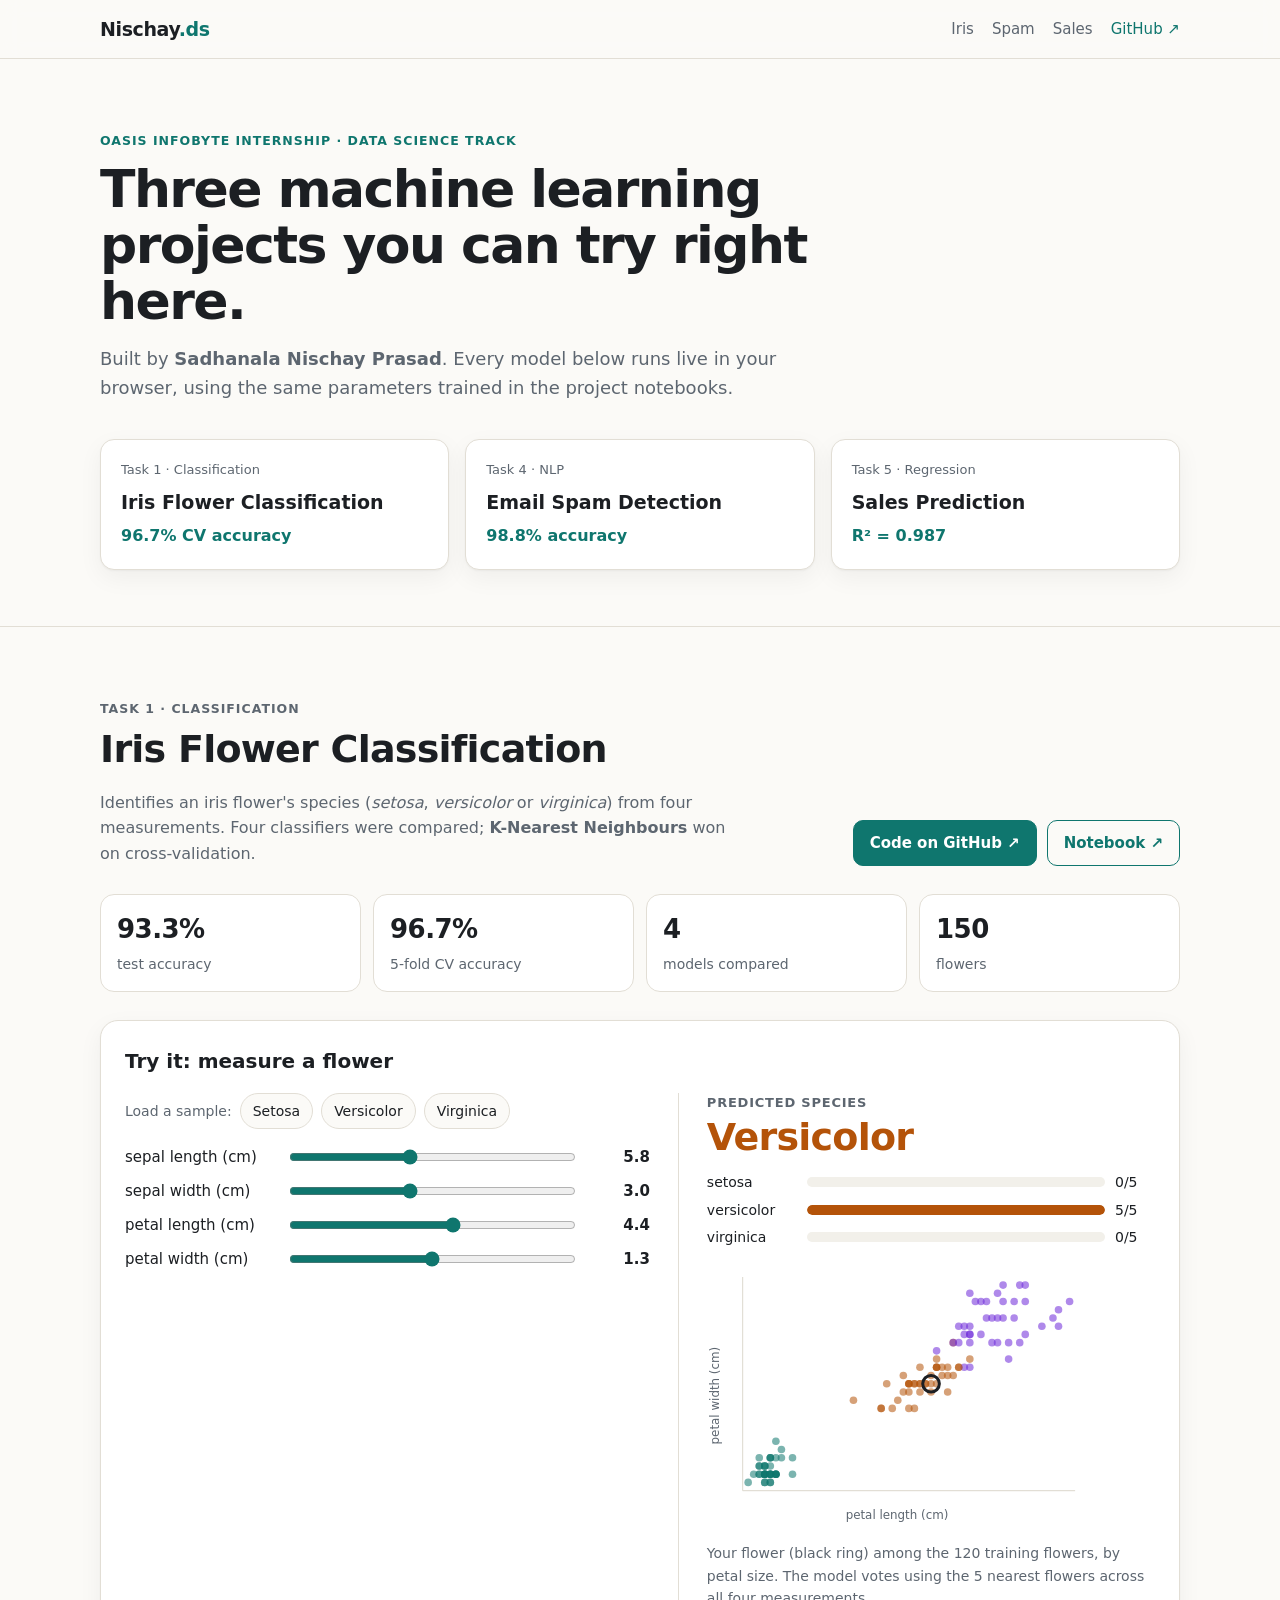
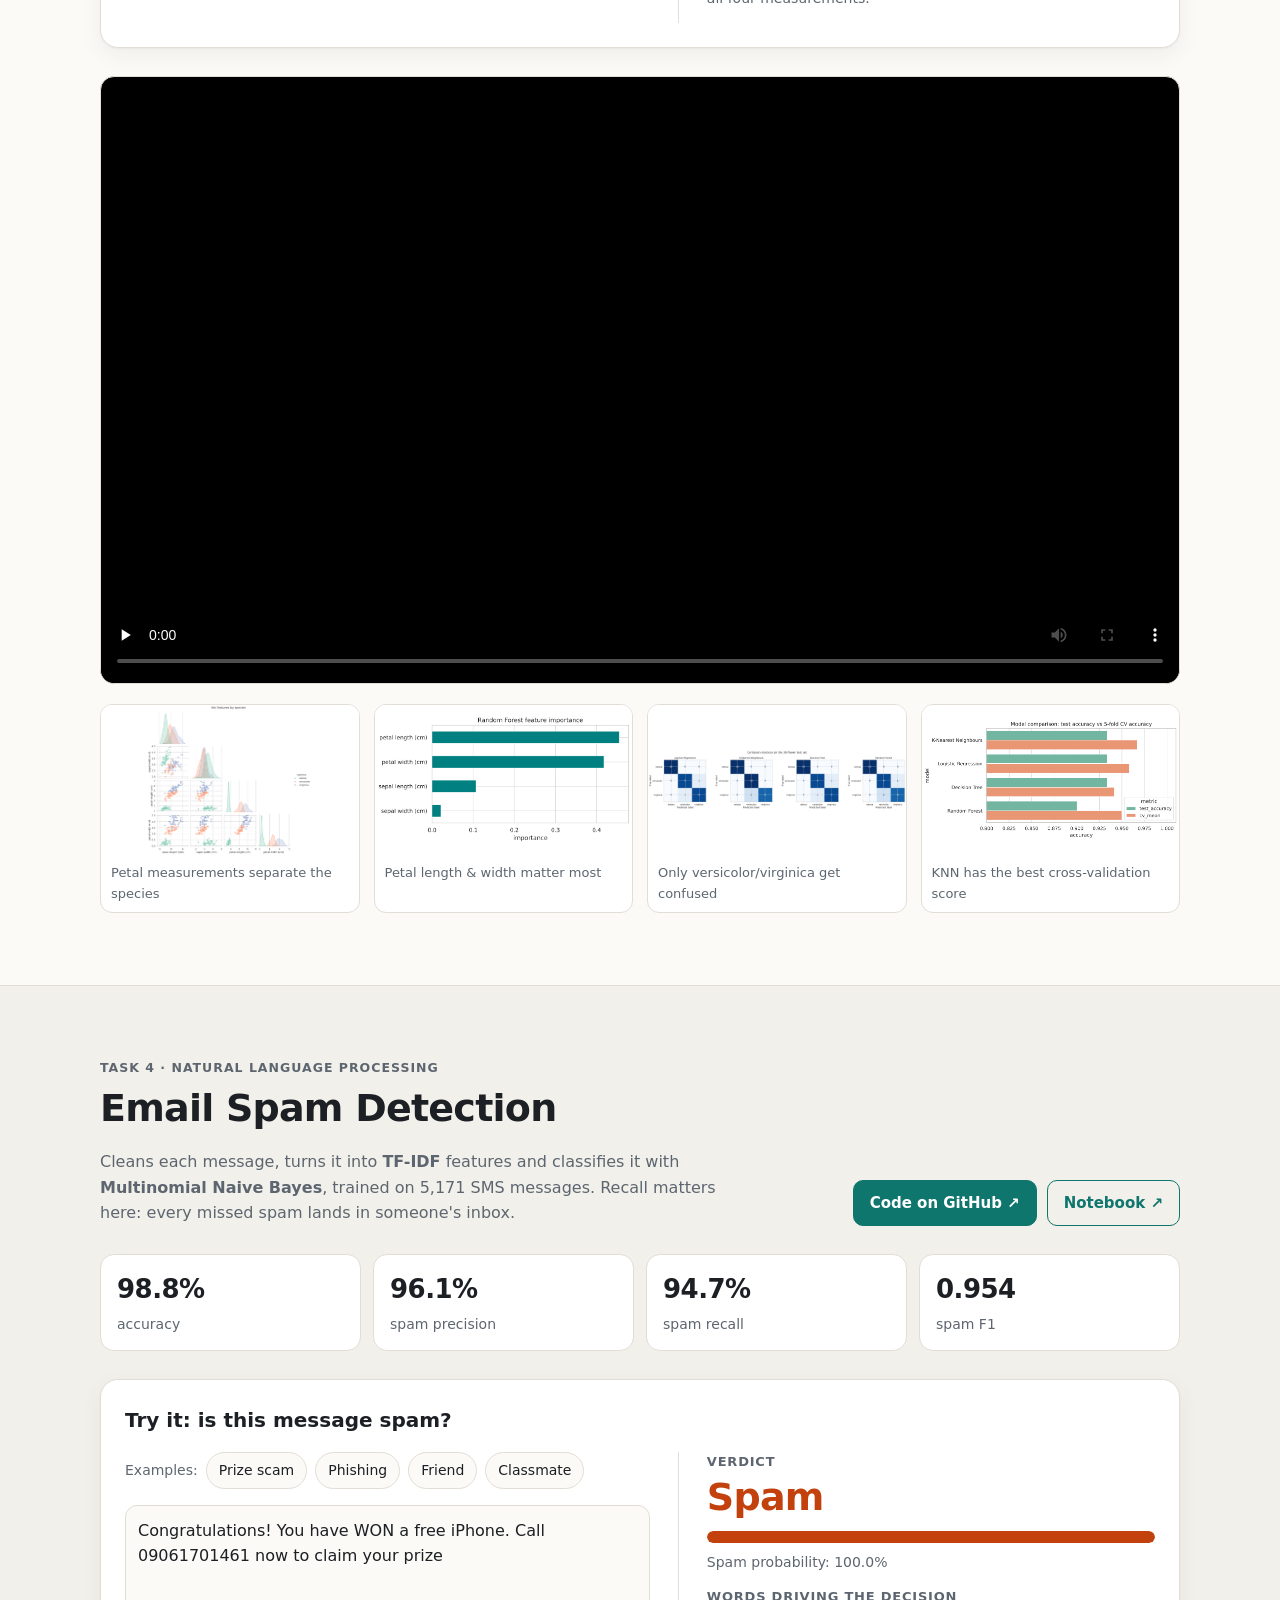
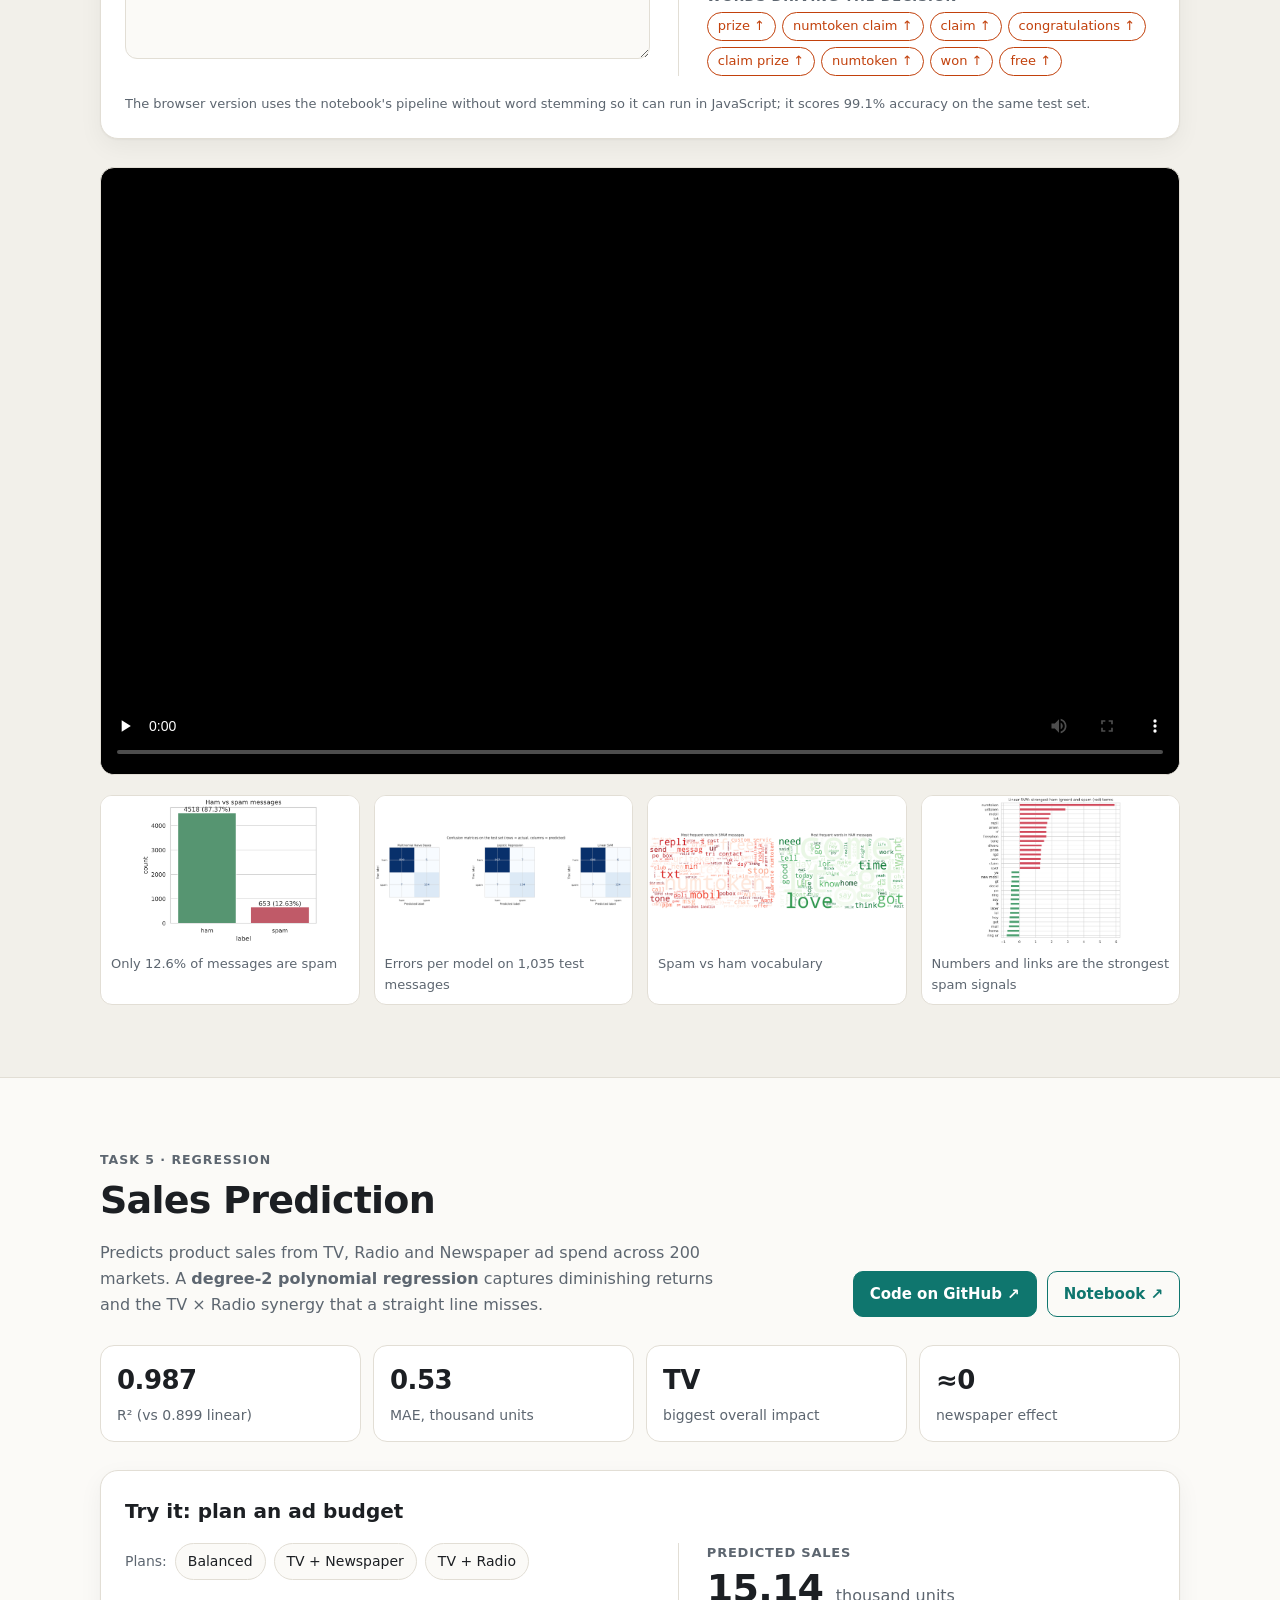
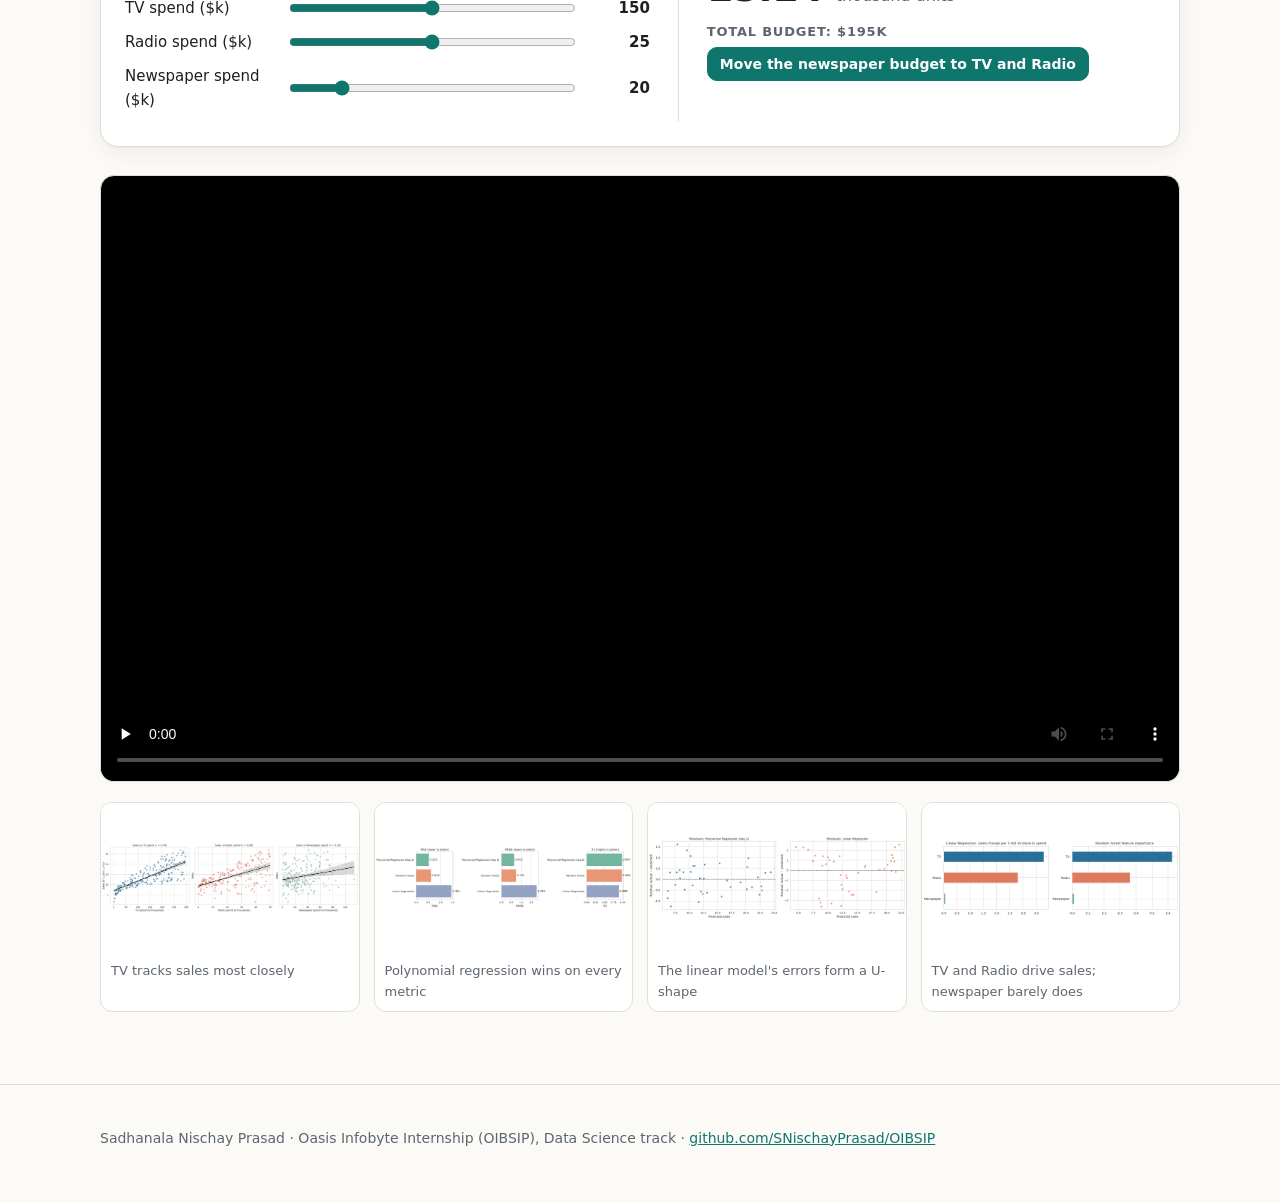
==== website/index.html @ 0c5116d2 "Add project website with live in-browser model demos Co-Authored-By: Claude Opus 5.5 (1M context) <n" ====
<!doctype html>
<html lang="en">
<head>
<meta charset="utf-8">
<meta name="viewport" content="width=device-width, initial-scale=1">
<title>Data Science Projects · Sadhanala Nischay Prasad</title>
<meta name="description" content="Live demos of three machine learning projects built during the Oasis Infobyte Data Science internship: Iris classification, spam detection and sales prediction.">
<meta property="og:title" content="Data Science Projects · Sadhanala Nischay Prasad">
<meta property="og:description" content="Try three ML models live in your browser: Iris classifier, spam detector and sales predictor.">
<meta property="og:image" content="assets/og.png">
<link rel="icon" href="data:image/svg+xml,<svg xmlns='http://www.w3.org/2000/svg' viewBox='0 0 32 32'><rect width='32' height='32' rx='7' fill='%230f766e'/><path d='M8 22l5-6 4 3 7-9' stroke='white' stroke-width='3' fill='none' stroke-linecap='round' stroke-linejoin='round'/></svg>">
<link rel="stylesheet" href="style.css">
</head>
<body>
<header class="top">
  <div class="wrap nav">
    <a class="brand" href="#top">Nischay<span>.ds</span></a>
    <nav>
      <a href="#iris">Iris</a><a href="#spam">Spam</a><a href="#sales">Sales</a>
      <a class="gh" href="https://github.com/SNischayPrasad/OIBSIP" target="_blank" rel="noopener">GitHub ↗</a>
    </nav>
  </div>
</header>

<main id="top">
<section class="hero">
  <div class="wrap">
    <p class="eyebrow">Oasis Infobyte Internship · Data Science track</p>
    <h1>Three machine learning projects you can try right here.</h1>
    <p class="lede">Built by <strong>Sadhanala Nischay Prasad</strong>. Every model below runs live in your browser, using the same parameters trained in the project notebooks.</p>
    <div class="cards">
      <a class="card" href="#iris"><span class="tag">Task 1 · Classification</span><b>Iris Flower Classification</b><span class="stat">96.7% CV accuracy</span></a>
      <a class="card" href="#spam"><span class="tag">Task 4 · NLP</span><b>Email Spam Detection</b><span class="stat">98.8% accuracy</span></a>
      <a class="card" href="#sales"><span class="tag">Task 5 · Regression</span><b>Sales Prediction</b><span class="stat">R² = 0.987</span></a>
    </div>
  </div>
</section>

<!-- ============ IRIS ============ -->
<section id="iris" class="project">
  <div class="wrap">
    <div class="phead">
      <div>
        <p class="eyebrow">Task 1 · Classification</p>
        <h2>Iris Flower Classification</h2>
        <p>Identifies an iris flower's species (<em>setosa</em>, <em>versicolor</em> or <em>virginica</em>) from four measurements. Four classifiers were compared; <b>K-Nearest Neighbours</b> won on cross-validation.</p>
      </div>
      <div class="links">
        <a class="btn" href="https://github.com/SNischayPrasad/OIBSIP/tree/main/DataScience-Task1-IrisFlowerClassification" target="_blank" rel="noopener">Code on GitHub ↗</a>
        <a class="btn ghost" href="https://github.com/SNischayPrasad/OIBSIP/blob/main/DataScience-Task1-IrisFlowerClassification/Iris_Flower_Classification.ipynb" target="_blank" rel="noopener">Notebook ↗</a>
      </div>
    </div>
    <div class="metrics">
      <div><b>93.3%</b><span>test accuracy</span></div>
      <div><b>96.7%</b><span>5-fold CV accuracy</span></div>
      <div><b>4</b><span>models compared</span></div>
      <div><b>150</b><span>flowers</span></div>
    </div>

    <div class="demo">
      <h3>Try it: measure a flower</h3>
      <div class="demo-grid">
        <div>
          <div class="presets"><span>Load a sample:</span>
            <button data-iris="5.1,3.5,1.4,0.2">Setosa</button>
            <button data-iris="6.0,2.8,4.5,1.4">Versicolor</button>
            <button data-iris="6.7,3.1,5.6,2.3">Virginica</button>
          </div>
          <div id="iris-sliders" class="sliders"></div>
        </div>
        <div class="result">
          <p class="label">Predicted species</p>
          <p id="iris-pred" class="big">–</p>
          <div id="iris-votes" class="bars"></div>
          <svg id="iris-plot" viewBox="0 0 320 220" role="img" aria-label="Petal length vs petal width of training flowers with your flower highlighted"></svg>
          <p class="note">Your flower (black ring) among the 120 training flowers, by petal size. The model votes using the 5 nearest flowers across all four measurements.</p>
        </div>
      </div>
    </div>

    <div class="media">
      <video id="iris-video" controls preload="none" poster="assets/iris/poster.jpg"><source src="videos/iris.mp4" type="video/mp4"></video>
    </div>
    <div class="gallery">
      <figure><a href="assets/iris/pairplot.png" target="_blank"><img loading="lazy" src="assets/iris/pairplot.png" alt="Pairplot of iris features by species"></a><figcaption>Petal measurements separate the species</figcaption></figure>
      <figure><a href="assets/iris/feature_importance.png" target="_blank"><img loading="lazy" src="assets/iris/feature_importance.png" alt="Feature importance"></a><figcaption>Petal length & width matter most</figcaption></figure>
      <figure><a href="assets/iris/confusion_matrices.png" target="_blank"><img loading="lazy" src="assets/iris/confusion_matrices.png" alt="Confusion matrices"></a><figcaption>Only versicolor/virginica get confused</figcaption></figure>
      <figure><a href="assets/iris/model_comparison.png" target="_blank"><img loading="lazy" src="assets/iris/model_comparison.png" alt="Model comparison"></a><figcaption>KNN has the best cross-validation score</figcaption></figure>
    </div>
  </div>
</section>

<!-- ============ SPAM ============ -->
<section id="spam" class="project alt">
  <div class="wrap">
    <div class="phead">
      <div>
        <p class="eyebrow">Task 4 · Natural language processing</p>
        <h2>Email Spam Detection</h2>
        <p>Cleans each message, turns it into <b>TF-IDF</b> features and classifies it with <b>Multinomial Naive Bayes</b>, trained on 5,171 SMS messages. Recall matters here: every missed spam lands in someone's inbox.</p>
      </div>
      <div class="links">
        <a class="btn" href="https://github.com/SNischayPrasad/OIBSIP/tree/main/DataScience-Task4-EmailSpamDetection" target="_blank" rel="noopener">Code on GitHub ↗</a>
        <a class="btn ghost" href="https://github.com/SNischayPrasad/OIBSIP/blob/main/DataScience-Task4-EmailSpamDetection/Email_Spam_Detection.ipynb" target="_blank" rel="noopener">Notebook ↗</a>
      </div>
    </div>
    <div class="metrics">
      <div><b>98.8%</b><span>accuracy</span></div>
      <div><b>96.1%</b><span>spam precision</span></div>
      <div><b>94.7%</b><span>spam recall</span></div>
      <div><b>0.954</b><span>spam F1</span></div>
    </div>

    <div class="demo">
      <h3>Try it: is this message spam?</h3>
      <div class="demo-grid">
        <div>
          <div class="presets"><span>Examples:</span>
            <button data-spam="Congratulations! You have WON a free iPhone. Call 09061701461 now to claim your prize">Prize scam</button>
            <button data-spam="URGENT: your account has been suspended. Verify now at www.secure-bank-login.com">Phishing</button>
            <button data-spam="Hey, are we still meeting for lunch tomorrow at 1?">Friend</button>
            <button data-spam="Can you send me the notes from today's class?">Classmate</button>
          </div>
          <textarea id="spam-text" rows="5" placeholder="Type or paste a message…"></textarea>
        </div>
        <div class="result">
          <p class="label">Verdict</p>
          <p id="spam-pred" class="big">–</p>
          <div class="meter"><div id="spam-meter"></div></div>
          <p id="spam-prob" class="note"></p>
          <p class="label">Words driving the decision</p>
          <div id="spam-words" class="chips"></div>
        </div>
      </div>
      <p class="note small">The browser version uses the notebook's pipeline without word stemming so it can run in JavaScript; it scores 99.1% accuracy on the same test set.</p>
    </div>

    <div class="media">
      <video id="spam-video" controls preload="none" poster="assets/spam/poster.jpg"><source src="videos/spam.mp4" type="video/mp4"></video>
    </div>
    <div class="gallery">
      <figure><a href="assets/spam/class_distribution.png" target="_blank"><img loading="lazy" src="assets/spam/class_distribution.png" alt="Class distribution"></a><figcaption>Only 12.6% of messages are spam</figcaption></figure>
      <figure><a href="assets/spam/confusion_matrices.png" target="_blank"><img loading="lazy" src="assets/spam/confusion_matrices.png" alt="Confusion matrices"></a><figcaption>Errors per model on 1,035 test messages</figcaption></figure>
      <figure><a href="assets/spam/wordclouds.png" target="_blank"><img loading="lazy" src="assets/spam/wordclouds.png" alt="Word clouds for spam and ham"></a><figcaption>Spam vs ham vocabulary</figcaption></figure>
      <figure><a href="assets/spam/top_terms.png" target="_blank"><img loading="lazy" src="assets/spam/top_terms.png" alt="Top spam and ham terms"></a><figcaption>Numbers and links are the strongest spam signals</figcaption></figure>
    </div>
  </div>
</section>

<!-- ============ SALES ============ -->
<section id="sales" class="project">
  <div class="wrap">
    <div class="phead">
      <div>
        <p class="eyebrow">Task 5 · Regression</p>
        <h2>Sales Prediction</h2>
        <p>Predicts product sales from TV, Radio and Newspaper ad spend across 200 markets. A <b>degree-2 polynomial regression</b> captures diminishing returns and the TV × Radio synergy that a straight line misses.</p>
      </div>
      <div class="links">
        <a class="btn" href="https://github.com/SNischayPrasad/OIBSIP/tree/main/DataScience-Task5-SalesPrediction" target="_blank" rel="noopener">Code on GitHub ↗</a>
        <a class="btn ghost" href="https://github.com/SNischayPrasad/OIBSIP/blob/main/DataScience-Task5-SalesPrediction/Sales_Prediction.ipynb" target="_blank" rel="noopener">Notebook ↗</a>
      </div>
    </div>
    <div class="metrics">
      <div><b>0.987</b><span>R² (vs 0.899 linear)</span></div>
      <div><b>0.53</b><span>MAE, thousand units</span></div>
      <div><b>TV</b><span>biggest overall impact</span></div>
      <div><b>≈0</b><span>newspaper effect</span></div>
    </div>

    <div class="demo">
      <h3>Try it: plan an ad budget</h3>
      <div class="demo-grid">
        <div>
          <div class="presets"><span>Plans:</span>
            <button data-sales="150,25,20">Balanced</button>
            <button data-sales="250,5,60">TV + Newspaper</button>
            <button data-sales="230,40,0">TV + Radio</button>
          </div>
          <div id="sales-sliders" class="sliders"></div>
        </div>
        <div class="result">
          <p class="label">Predicted sales</p>
          <p class="big"><span id="sales-pred">–</span> <small>thousand units</small></p>
          <p class="label">Total budget: <b id="sales-budget">–</b></p>
          <button id="sales-shift" class="btn small">Move the newspaper budget to TV and Radio</button>
          <p id="sales-shift-out" class="note"></p>
        </div>
      </div>
    </div>

    <div class="media">
      <video id="sales-video" controls preload="none" poster="assets/sales/poster.jpg"><source src="videos/sales.mp4" type="video/mp4"></video>
    </div>
    <div class="gallery">
      <figure><a href="assets/sales/sales_vs_channels.png" target="_blank"><img loading="lazy" src="assets/sales/sales_vs_channels.png" alt="Sales vs each channel"></a><figcaption>TV tracks sales most closely</figcaption></figure>
      <figure><a href="assets/sales/model_comparison.png" target="_blank"><img loading="lazy" src="assets/sales/model_comparison.png" alt="Model comparison"></a><figcaption>Polynomial regression wins on every metric</figcaption></figure>
      <figure><a href="assets/sales/residual_plots.png" target="_blank"><img loading="lazy" src="assets/sales/residual_plots.png" alt="Residual plots"></a><figcaption>The linear model's errors form a U-shape</figcaption></figure>
      <figure><a href="assets/sales/channel_impact.png" target="_blank"><img loading="lazy" src="assets/sales/channel_impact.png" alt="Channel impact"></a><figcaption>TV and Radio drive sales; newspaper barely does</figcaption></figure>
    </div>
  </div>
</section>
</main>

<footer>
  <div class="wrap">
    <p>Sadhanala Nischay Prasad · Oasis Infobyte Internship (OIBSIP), Data Science track · <a href="https://github.com/SNischayPrasad/OIBSIP" target="_blank" rel="noopener">github.com/SNischayPrasad/OIBSIP</a></p>
  </div>
</footer>
<script src="app.js"></script>
</body>
</html>
---- website/style.css ----
:root {
  --bg: #fbfaf7; --bg-alt: #f2f0ea; --surface: #ffffff; --text: #1c1f23; --muted: #5d6670;
  --line: #e2ded5; --accent: #0f766e; --accent-soft: #d6efec; --spam: #c2410c; --ham: #15803d;
  --setosa: #0f766e; --versicolor: #b45309; --virginica: #6d28d9;
  --radius: 14px; --shadow: 0 1px 2px rgba(0,0,0,.04), 0 8px 24px rgba(0,0,0,.05);
}
@media (prefers-color-scheme: dark) {
  :root {
    --bg: #111416; --bg-alt: #171b1e; --surface: #1d2226; --text: #e9ecee; --muted: #9aa5ae;
    --line: #2c3338; --accent: #2dd4bf; --accent-soft: #123b37; --spam: #fb923c; --ham: #4ade80;
    --setosa: #2dd4bf; --versicolor: #fbbf24; --virginica: #a78bfa; --shadow: none;
  }
}
* { box-sizing: border-box; }
html { scroll-behavior: smooth; scroll-padding-top: 64px; }
body { margin: 0; background: var(--bg); color: var(--text); font: 16px/1.6 "Inter", system-ui, -apple-system, "Segoe UI", Roboto, sans-serif; }
a { color: var(--accent); }
.wrap { max-width: 1120px; margin: 0 auto; padding: 0 20px; }

.top { position: sticky; top: 0; z-index: 10; background: color-mix(in srgb, var(--bg) 88%, transparent); backdrop-filter: blur(10px); border-bottom: 1px solid var(--line); }
.nav { display: flex; align-items: center; justify-content: space-between; height: 58px; }
.brand { font-weight: 800; font-size: 19px; color: var(--text); text-decoration: none; letter-spacing: -.02em; }
.brand span { color: var(--accent); }
nav { display: flex; gap: 18px; align-items: center; }
nav a { color: var(--muted); text-decoration: none; font-weight: 500; font-size: 15px; }
nav a:hover { color: var(--text); }
nav .gh { color: var(--accent); }

.hero { padding: 72px 0 56px; }
.eyebrow { text-transform: uppercase; letter-spacing: .08em; font-size: 12.5px; font-weight: 700; color: var(--accent); margin: 0 0 10px; }
h1 { font-size: clamp(32px, 5vw, 52px); line-height: 1.08; letter-spacing: -.03em; margin: 0 0 16px; max-width: 820px; }
.lede { font-size: 18px; color: var(--muted); max-width: 680px; margin: 0 0 36px; }
.cards { display: grid; grid-template-columns: repeat(3, 1fr); gap: 16px; }
.card { display: flex; flex-direction: column; gap: 6px; padding: 20px; border-radius: var(--radius); background: var(--surface); border: 1px solid var(--line); text-decoration: none; color: var(--text); box-shadow: var(--shadow); transition: transform .15s, border-color .15s; }
.card:hover { transform: translateY(-2px); border-color: var(--accent); }
.card .tag { font-size: 13px; color: var(--muted); }
.card b { font-size: 19px; }
.card .stat { font-weight: 700; color: var(--accent); }

.project { padding: 72px 0; border-top: 1px solid var(--line); }
.project.alt { background: var(--bg-alt); }
.phead { display: flex; justify-content: space-between; gap: 32px; align-items: flex-end; }
.phead h2 { font-size: clamp(28px, 3.6vw, 38px); letter-spacing: -.02em; margin: 0 0 10px; }
.phead p { color: var(--muted); max-width: 640px; margin: 0; }
.links { display: flex; gap: 10px; flex-shrink: 0; }
.btn { display: inline-block; padding: 10px 16px; border-radius: 10px; background: var(--accent); color: #fff; font-weight: 600; text-decoration: none; border: 1px solid var(--accent); font-size: 15px; cursor: pointer; font-family: inherit; }
@media (prefers-color-scheme: dark) { .btn { color: #06201d; } }
.btn.ghost { background: transparent; color: var(--accent); }
.btn.small { padding: 8px 12px; font-size: 14px; }

.metrics { display: grid; grid-template-columns: repeat(4, 1fr); gap: 12px; margin: 28px 0; }
.metrics div { background: var(--surface); border: 1px solid var(--line); border-radius: var(--radius); padding: 14px 16px; }
.metrics b { display: block; font-size: 26px; letter-spacing: -.02em; }
.metrics span { color: var(--muted); font-size: 14px; }

.demo { background: var(--surface); border: 1px solid var(--line); border-radius: 18px; padding: 24px; box-shadow: var(--shadow); }
.demo h3 { margin: 0 0 16px; font-size: 20px; }
.demo-grid { display: grid; grid-template-columns: 1.1fr 1fr; gap: 28px; }
.presets { display: flex; flex-wrap: wrap; gap: 8px; align-items: center; margin-bottom: 16px; font-size: 14px; color: var(--muted); }
.presets button { border: 1px solid var(--line); background: var(--bg); color: var(--text); border-radius: 999px; padding: 6px 12px; font: inherit; font-size: 14px; cursor: pointer; }
.presets button:hover { border-color: var(--accent); color: var(--accent); }
.sliders label { display: grid; grid-template-columns: 150px 1fr 64px; align-items: center; gap: 12px; margin: 10px 0; font-size: 15px; }
.sliders output { font-variant-numeric: tabular-nums; font-weight: 600; text-align: right; }
input[type=range] { width: 100%; accent-color: var(--accent); }
textarea { width: 100%; border: 1px solid var(--line); border-radius: 12px; padding: 12px; font: inherit; background: var(--bg); color: var(--text); resize: vertical; }
textarea:focus { outline: 2px solid var(--accent); border-color: transparent; }
.result { border-left: 1px solid var(--line); padding-left: 28px; }
.label { margin: 0 0 4px; font-size: 13px; color: var(--muted); text-transform: uppercase; letter-spacing: .06em; font-weight: 600; }
.big { font-size: 38px; font-weight: 800; letter-spacing: -.02em; margin: 0 0 12px; line-height: 1.1; }
.big small { font-size: 16px; font-weight: 500; color: var(--muted); letter-spacing: 0; }
.note { color: var(--muted); font-size: 14px; margin: 8px 0 14px; }
.note.small { font-size: 13px; margin: 18px 0 0; }
.bars .row { display: grid; grid-template-columns: 90px 1fr 40px; gap: 10px; align-items: center; font-size: 14px; margin: 5px 0; }
.bars .track { height: 10px; background: var(--bg-alt); border-radius: 99px; overflow: hidden; }
.bars .fill { height: 100%; border-radius: 99px; transition: width .3s; }
#iris-plot { width: 100%; max-width: 380px; margin-top: 12px; }
#iris-plot text { fill: var(--muted); font-size: 10px; }
#iris-plot .axis { stroke: var(--line); }
.meter { height: 12px; background: var(--bg-alt); border-radius: 99px; overflow: hidden; }
.meter div { height: 100%; width: 0; border-radius: 99px; transition: width .3s, background .3s; }
.chips { display: flex; flex-wrap: wrap; gap: 6px; }
.chips span { font-size: 13px; padding: 3px 10px; border-radius: 99px; border: 1px solid var(--line); }
.chips .s { color: var(--spam); border-color: currentColor; }
.chips .h { color: var(--ham); border-color: currentColor; }

.media { margin: 28px 0 20px; }
video { width: 100%; border-radius: var(--radius); border: 1px solid var(--line); background: #000; aspect-ratio: 16 / 9; display: block; }
.gallery { display: grid; grid-template-columns: repeat(4, 1fr); gap: 14px; }
figure { margin: 0; background: var(--surface); border: 1px solid var(--line); border-radius: 12px; overflow: hidden; }
figure img { width: 100%; height: 150px; object-fit: contain; background: #fff; display: block; }
figcaption { font-size: 13px; color: var(--muted); padding: 8px 10px; }

footer { border-top: 1px solid var(--line); padding: 28px 0 40px; color: var(--muted); font-size: 14px; }

@media (max-width: 860px) {
  .cards, .metrics { grid-template-columns: 1fr 1fr; }
  .phead { flex-direction: column; align-items: flex-start; }
  .demo-grid { grid-template-columns: 1fr; }
  .result { border-left: 0; padding-left: 0; border-top: 1px solid var(--line); padding-top: 20px; }
  .gallery { grid-template-columns: 1fr 1fr; }
}
@media (max-width: 520px) {
  .cards { grid-template-columns: 1fr; }
  nav a:not(.gh) { display: none; }
  .sliders label { grid-template-columns: 1fr 56px; }
  .sliders label span { grid-column: 1 / -1; }
  .demo { padding: 16px; }
}
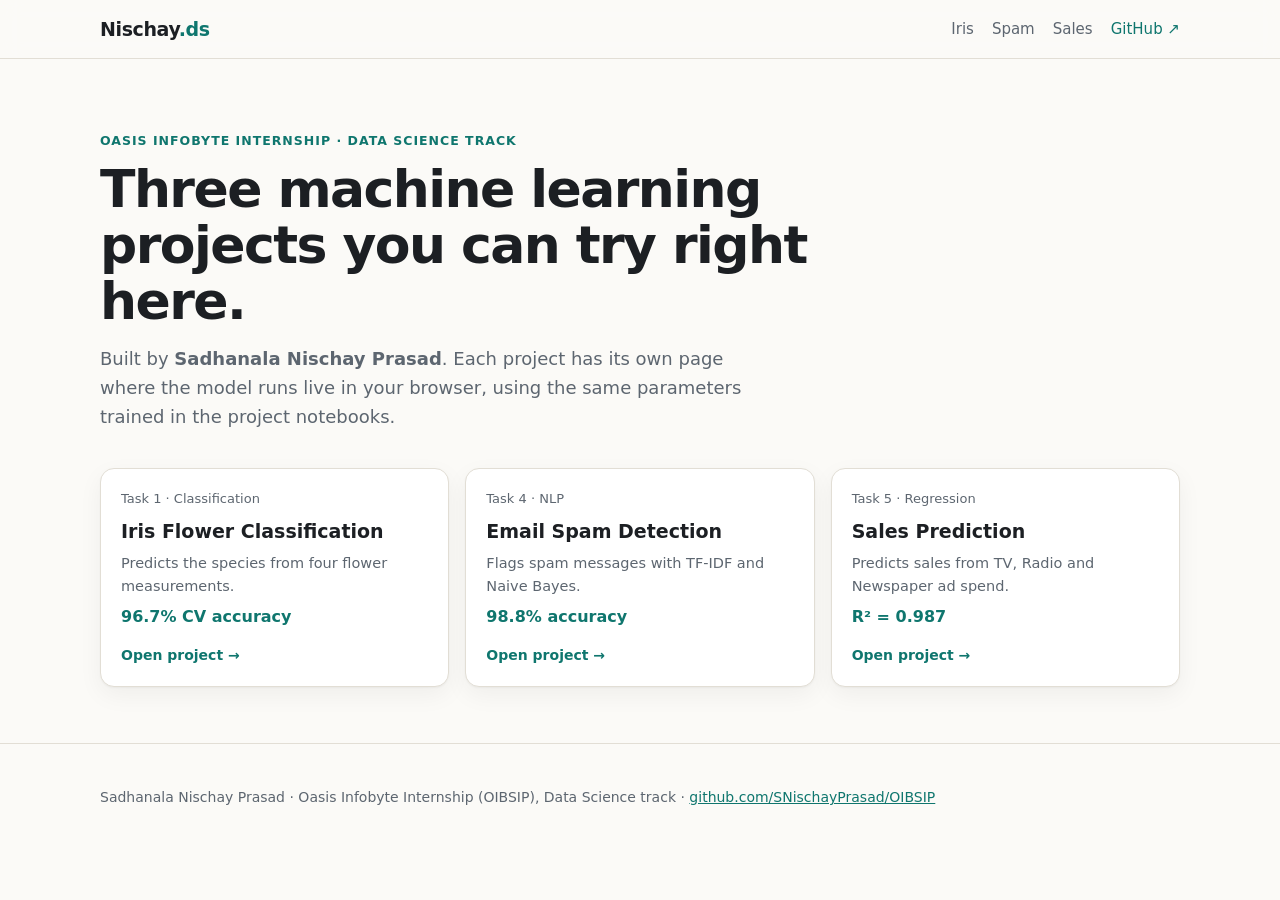
==== commit 8e834538: "Give each project its own page on the demo website The home page now links to separate Iris, Spam an" ====
--- a/website/index.html
+++ b/website/index.html
@@ -10,13 +10,15 @@
 <meta property="og:image" content="assets/og.png">
 <link rel="icon" href="data:image/svg+xml,<svg xmlns='http://www.w3.org/2000/svg' viewBox='0 0 32 32'><rect width='32' height='32' rx='7' fill='%230f766e'/><path d='M8 22l5-6 4 3 7-9' stroke='white' stroke-width='3' fill='none' stroke-linecap='round' stroke-linejoin='round'/></svg>">
 <link rel="stylesheet" href="style.css">
+<script>{const h=location.hash.slice(1);if(["iris","spam","sales"].includes(h))location.replace(h+".html");}</script>
+
 </head>
 <body>
 <header class="top">
   <div class="wrap nav">
-    <a class="brand" href="#top">Nischay<span>.ds</span></a>
+    <a class="brand" href="index.html">Nischay<span>.ds</span></a>
     <nav>
-      <a href="#iris">Iris</a><a href="#spam">Spam</a><a href="#sales">Sales</a>
+      <a href="iris.html">Iris</a><a href="spam.html">Spam</a><a href="sales.html">Sales</a>
       <a class="gh" href="https://github.com/SNischayPrasad/OIBSIP" target="_blank" rel="noopener">GitHub ↗</a>
     </nav>
   </div>
@@ -27,179 +29,15 @@
   <div class="wrap">
     <p class="eyebrow">Oasis Infobyte Internship · Data Science track</p>
     <h1>Three machine learning projects you can try right here.</h1>
-    <p class="lede">Built by <strong>Sadhanala Nischay Prasad</strong>. Every model below runs live in your browser, using the same parameters trained in the project notebooks.</p>
+    <p class="lede">Built by <strong>Sadhanala Nischay Prasad</strong>. Each project has its own page where the model runs live in your browser, using the same parameters trained in the project notebooks.</p>
     <div class="cards">
-      <a class="card" href="#iris"><span class="tag">Task 1 · Classification</span><b>Iris Flower Classification</b><span class="stat">96.7% CV accuracy</span></a>
-      <a class="card" href="#spam"><span class="tag">Task 4 · NLP</span><b>Email Spam Detection</b><span class="stat">98.8% accuracy</span></a>
-      <a class="card" href="#sales"><span class="tag">Task 5 · Regression</span><b>Sales Prediction</b><span class="stat">R² = 0.987</span></a>
+      <a class="card" href="iris.html"><span class="tag">Task 1 · Classification</span><b>Iris Flower Classification</b><span class="desc">Predicts the species from four flower measurements.</span><span class="stat">96.7% CV accuracy</span><span class="go">Open project →</span></a>
+      <a class="card" href="spam.html"><span class="tag">Task 4 · NLP</span><b>Email Spam Detection</b><span class="desc">Flags spam messages with TF-IDF and Naive Bayes.</span><span class="stat">98.8% accuracy</span><span class="go">Open project →</span></a>
+      <a class="card" href="sales.html"><span class="tag">Task 5 · Regression</span><b>Sales Prediction</b><span class="desc">Predicts sales from TV, Radio and Newspaper ad spend.</span><span class="stat">R² = 0.987</span><span class="go">Open project →</span></a>
     </div>
   </div>
 </section>
 
-<!-- ============ IRIS ============ -->
-<section id="iris" class="project">
-  <div class="wrap">
-    <div class="phead">
-      <div>
-        <p class="eyebrow">Task 1 · Classification</p>
-        <h2>Iris Flower Classification</h2>
-        <p>Identifies an iris flower's species (<em>setosa</em>, <em>versicolor</em> or <em>virginica</em>) from four measurements. Four classifiers were compared; <b>K-Nearest Neighbours</b> won on cross-validation.</p>
-      </div>
-      <div class="links">
-        <a class="btn" href="https://github.com/SNischayPrasad/OIBSIP/tree/main/DataScience-Task1-IrisFlowerClassification" target="_blank" rel="noopener">Code on GitHub ↗</a>
-        <a class="btn ghost" href="https://github.com/SNischayPrasad/OIBSIP/blob/main/DataScience-Task1-IrisFlowerClassification/Iris_Flower_Classification.ipynb" target="_blank" rel="noopener">Notebook ↗</a>
-      </div>
-    </div>
-    <div class="metrics">
-      <div><b>93.3%</b><span>test accuracy</span></div>
-      <div><b>96.7%</b><span>5-fold CV accuracy</span></div>
-      <div><b>4</b><span>models compared</span></div>
-      <div><b>150</b><span>flowers</span></div>
-    </div>
-
-    <div class="demo">
-      <h3>Try it: measure a flower</h3>
-      <div class="demo-grid">
-        <div>
-          <div class="presets"><span>Load a sample:</span>
-            <button data-iris="5.1,3.5,1.4,0.2">Setosa</button>
-            <button data-iris="6.0,2.8,4.5,1.4">Versicolor</button>
-            <button data-iris="6.7,3.1,5.6,2.3">Virginica</button>
-          </div>
-          <div id="iris-sliders" class="sliders"></div>
-        </div>
-        <div class="result">
-          <p class="label">Predicted species</p>
-          <p id="iris-pred" class="big">–</p>
-          <div id="iris-votes" class="bars"></div>
-          <svg id="iris-plot" viewBox="0 0 320 220" role="img" aria-label="Petal length vs petal width of training flowers with your flower highlighted"></svg>
-          <p class="note">Your flower (black ring) among the 120 training flowers, by petal size. The model votes using the 5 nearest flowers across all four measurements.</p>
-        </div>
-      </div>
-    </div>
-
-    <div class="media">
-      <video id="iris-video" controls preload="none" poster="assets/iris/poster.jpg"><source src="videos/iris.mp4" type="video/mp4"></video>
-    </div>
-    <div class="gallery">
-      <figure><a href="assets/iris/pairplot.png" target="_blank"><img loading="lazy" src="assets/iris/pairplot.png" alt="Pairplot of iris features by species"></a><figcaption>Petal measurements separate the species</figcaption></figure>
-      <figure><a href="assets/iris/feature_importance.png" target="_blank"><img loading="lazy" src="assets/iris/feature_importance.png" alt="Feature importance"></a><figcaption>Petal length & width matter most</figcaption></figure>
-      <figure><a href="assets/iris/confusion_matrices.png" target="_blank"><img loading="lazy" src="assets/iris/confusion_matrices.png" alt="Confusion matrices"></a><figcaption>Only versicolor/virginica get confused</figcaption></figure>
-      <figure><a href="assets/iris/model_comparison.png" target="_blank"><img loading="lazy" src="assets/iris/model_comparison.png" alt="Model comparison"></a><figcaption>KNN has the best cross-validation score</figcaption></figure>
-    </div>
-  </div>
-</section>
-
-<!-- ============ SPAM ============ -->
-<section id="spam" class="project alt">
-  <div class="wrap">
-    <div class="phead">
-      <div>
-        <p class="eyebrow">Task 4 · Natural language processing</p>
-        <h2>Email Spam Detection</h2>
-        <p>Cleans each message, turns it into <b>TF-IDF</b> features and classifies it with <b>Multinomial Naive Bayes</b>, trained on 5,171 SMS messages. Recall matters here: every missed spam lands in someone's inbox.</p>
-      </div>
-      <div class="links">
-        <a class="btn" href="https://github.com/SNischayPrasad/OIBSIP/tree/main/DataScience-Task4-EmailSpamDetection" target="_blank" rel="noopener">Code on GitHub ↗</a>
-        <a class="btn ghost" href="https://github.com/SNischayPrasad/OIBSIP/blob/main/DataScience-Task4-EmailSpamDetection/Email_Spam_Detection.ipynb" target="_blank" rel="noopener">Notebook ↗</a>
-      </div>
-    </div>
-    <div class="metrics">
-      <div><b>98.8%</b><span>accuracy</span></div>
-      <div><b>96.1%</b><span>spam precision</span></div>
-      <div><b>94.7%</b><span>spam recall</span></div>
-      <div><b>0.954</b><span>spam F1</span></div>
-    </div>
-
-    <div class="demo">
-      <h3>Try it: is this message spam?</h3>
-      <div class="demo-grid">
-        <div>
-          <div class="presets"><span>Examples:</span>
-            <button data-spam="Congratulations! You have WON a free iPhone. Call 09061701461 now to claim your prize">Prize scam</button>
-            <button data-spam="URGENT: your account has been suspended. Verify now at www.secure-bank-login.com">Phishing</button>
-            <button data-spam="Hey, are we still meeting for lunch tomorrow at 1?">Friend</button>
-            <button data-spam="Can you send me the notes from today's class?">Classmate</button>
-          </div>
-          <textarea id="spam-text" rows="5" placeholder="Type or paste a message…"></textarea>
-        </div>
-        <div class="result">
-          <p class="label">Verdict</p>
-          <p id="spam-pred" class="big">–</p>
-          <div class="meter"><div id="spam-meter"></div></div>
-          <p id="spam-prob" class="note"></p>
-          <p class="label">Words driving the decision</p>
-          <div id="spam-words" class="chips"></div>
-        </div>
-      </div>
-      <p class="note small">The browser version uses the notebook's pipeline without word stemming so it can run in JavaScript; it scores 99.1% accuracy on the same test set.</p>
-    </div>
-
-    <div class="media">
-      <video id="spam-video" controls preload="none" poster="assets/spam/poster.jpg"><source src="videos/spam.mp4" type="video/mp4"></video>
-    </div>
-    <div class="gallery">
-      <figure><a href="assets/spam/class_distribution.png" target="_blank"><img loading="lazy" src="assets/spam/class_distribution.png" alt="Class distribution"></a><figcaption>Only 12.6% of messages are spam</figcaption></figure>
-      <figure><a href="assets/spam/confusion_matrices.png" target="_blank"><img loading="lazy" src="assets/spam/confusion_matrices.png" alt="Confusion matrices"></a><figcaption>Errors per model on 1,035 test messages</figcaption></figure>
-      <figure><a href="assets/spam/wordclouds.png" target="_blank"><img loading="lazy" src="assets/spam/wordclouds.png" alt="Word clouds for spam and ham"></a><figcaption>Spam vs ham vocabulary</figcaption></figure>
-      <figure><a href="assets/spam/top_terms.png" target="_blank"><img loading="lazy" src="assets/spam/top_terms.png" alt="Top spam and ham terms"></a><figcaption>Numbers and links are the strongest spam signals</figcaption></figure>
-    </div>
-  </div>
-</section>
-
-<!-- ============ SALES ============ -->
-<section id="sales" class="project">
-  <div class="wrap">
-    <div class="phead">
-      <div>
-        <p class="eyebrow">Task 5 · Regression</p>
-        <h2>Sales Prediction</h2>
-        <p>Predicts product sales from TV, Radio and Newspaper ad spend across 200 markets. A <b>degree-2 polynomial regression</b> captures diminishing returns and the TV × Radio synergy that a straight line misses.</p>
-      </div>
-      <div class="links">
-        <a class="btn" href="https://github.com/SNischayPrasad/OIBSIP/tree/main/DataScience-Task5-SalesPrediction" target="_blank" rel="noopener">Code on GitHub ↗</a>
-        <a class="btn ghost" href="https://github.com/SNischayPrasad/OIBSIP/blob/main/DataScience-Task5-SalesPrediction/Sales_Prediction.ipynb" target="_blank" rel="noopener">Notebook ↗</a>
-      </div>
-    </div>
-    <div class="metrics">
-      <div><b>0.987</b><span>R² (vs 0.899 linear)</span></div>
-      <div><b>0.53</b><span>MAE, thousand units</span></div>
-      <div><b>TV</b><span>biggest overall impact</span></div>
-      <div><b>≈0</b><span>newspaper effect</span></div>
-    </div>
-
-    <div class="demo">
-      <h3>Try it: plan an ad budget</h3>
-      <div class="demo-grid">
-        <div>
-          <div class="presets"><span>Plans:</span>
-            <button data-sales="150,25,20">Balanced</button>
-            <button data-sales="250,5,60">TV + Newspaper</button>
-            <button data-sales="230,40,0">TV + Radio</button>
-          </div>
-          <div id="sales-sliders" class="sliders"></div>
-        </div>
-        <div class="result">
-          <p class="label">Predicted sales</p>
-          <p class="big"><span id="sales-pred">–</span> <small>thousand units</small></p>
-          <p class="label">Total budget: <b id="sales-budget">–</b></p>
-          <button id="sales-shift" class="btn small">Move the newspaper budget to TV and Radio</button>
-          <p id="sales-shift-out" class="note"></p>
-        </div>
-      </div>
-    </div>
-
-    <div class="media">
-      <video id="sales-video" controls preload="none" poster="assets/sales/poster.jpg"><source src="videos/sales.mp4" type="video/mp4"></video>
-    </div>
-    <div class="gallery">
-      <figure><a href="assets/sales/sales_vs_channels.png" target="_blank"><img loading="lazy" src="assets/sales/sales_vs_channels.png" alt="Sales vs each channel"></a><figcaption>TV tracks sales most closely</figcaption></figure>
-      <figure><a href="assets/sales/model_comparison.png" target="_blank"><img loading="lazy" src="assets/sales/model_comparison.png" alt="Model comparison"></a><figcaption>Polynomial regression wins on every metric</figcaption></figure>
-      <figure><a href="assets/sales/residual_plots.png" target="_blank"><img loading="lazy" src="assets/sales/residual_plots.png" alt="Residual plots"></a><figcaption>The linear model's errors form a U-shape</figcaption></figure>
-      <figure><a href="assets/sales/channel_impact.png" target="_blank"><img loading="lazy" src="assets/sales/channel_impact.png" alt="Channel impact"></a><figcaption>TV and Radio drive sales; newspaper barely does</figcaption></figure>
-    </div>
-  </div>
-</section>
 </main>
 
 <footer>
@@ -207,6 +45,5 @@
     <p>Sadhanala Nischay Prasad · Oasis Infobyte Internship (OIBSIP), Data Science track · <a href="https://github.com/SNischayPrasad/OIBSIP" target="_blank" rel="noopener">github.com/SNischayPrasad/OIBSIP</a></p>
   </div>
 </footer>
-<script src="app.js"></script>
 </body>
 </html>
--- a/website/style.css
+++ b/website/style.css
@@ -106,3 +106,24 @@
   .sliders label span { grid-column: 1 / -1; }
   .demo { padding: 16px; }
 }
+
+/* separate project pages */
+nav a.on { color: var(--text); font-weight: 700; }
+.project.page { border-top: 0; padding-top: 32px; }
+.crumb { margin: 0 0 18px; font-size: 14px; }
+.crumb a { text-decoration: none; }
+.card .desc { color: var(--muted); font-size: 14.5px; }
+.card .go { margin-top: auto; padding-top: 8px; font-size: 14px; font-weight: 600; color: var(--accent); }
+.pager { border-top: 1px solid var(--line); padding: 28px 0; }
+.pager .wrap { display: flex; justify-content: space-between; gap: 16px; }
+.pager a { display: flex; flex-direction: column; text-decoration: none; color: var(--text); padding: 14px 18px; border: 1px solid var(--line); border-radius: var(--radius); background: var(--surface); flex: 1; max-width: 360px; }
+.pager a:hover { border-color: var(--accent); }
+.pager a.next { text-align: right; margin-left: auto; }
+.pager span { font-size: 13px; color: var(--muted); }
+@media (max-width: 640px) {
+  nav { gap: 12px; }
+  nav a:not(.gh) { display: inline; font-size: 14px; }
+  .pager .wrap { flex-direction: column; }
+  .pager a { max-width: none; }
+  .pager a.next { text-align: left; margin-left: 0; }
+}
